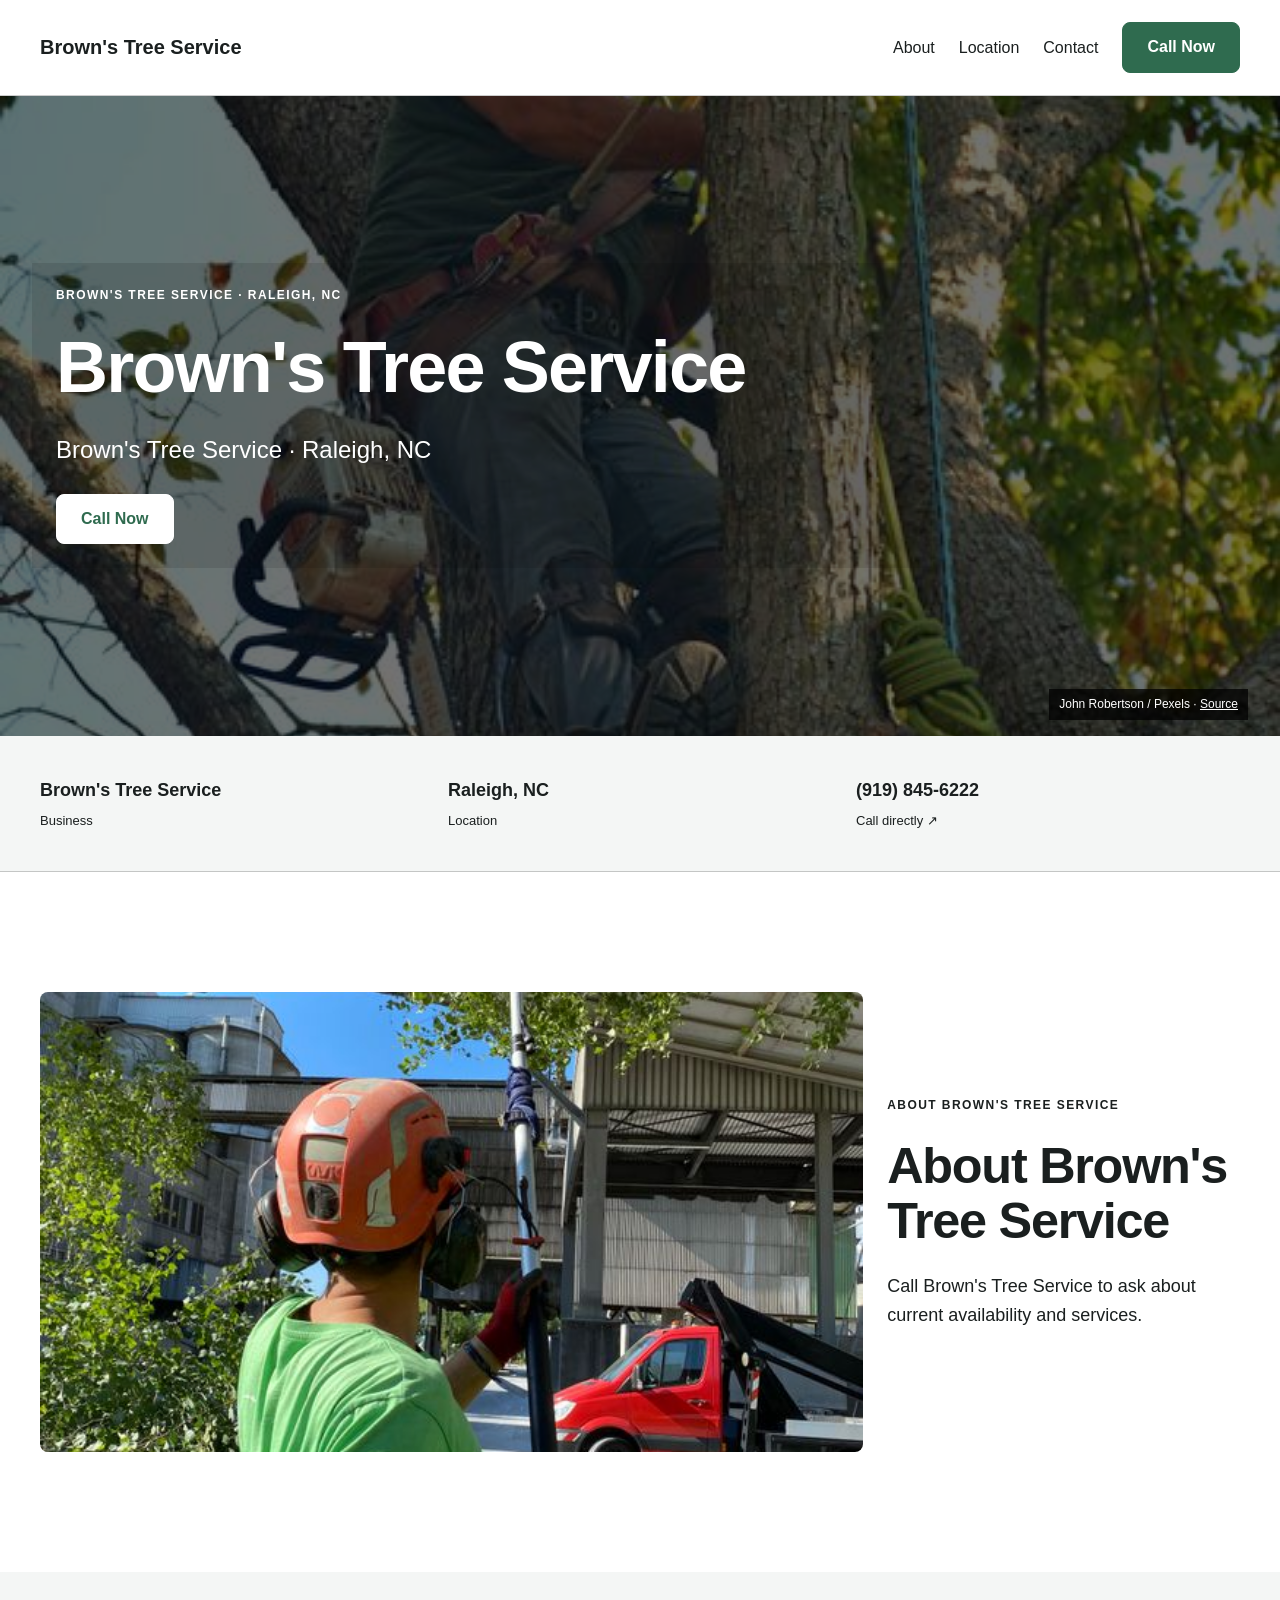
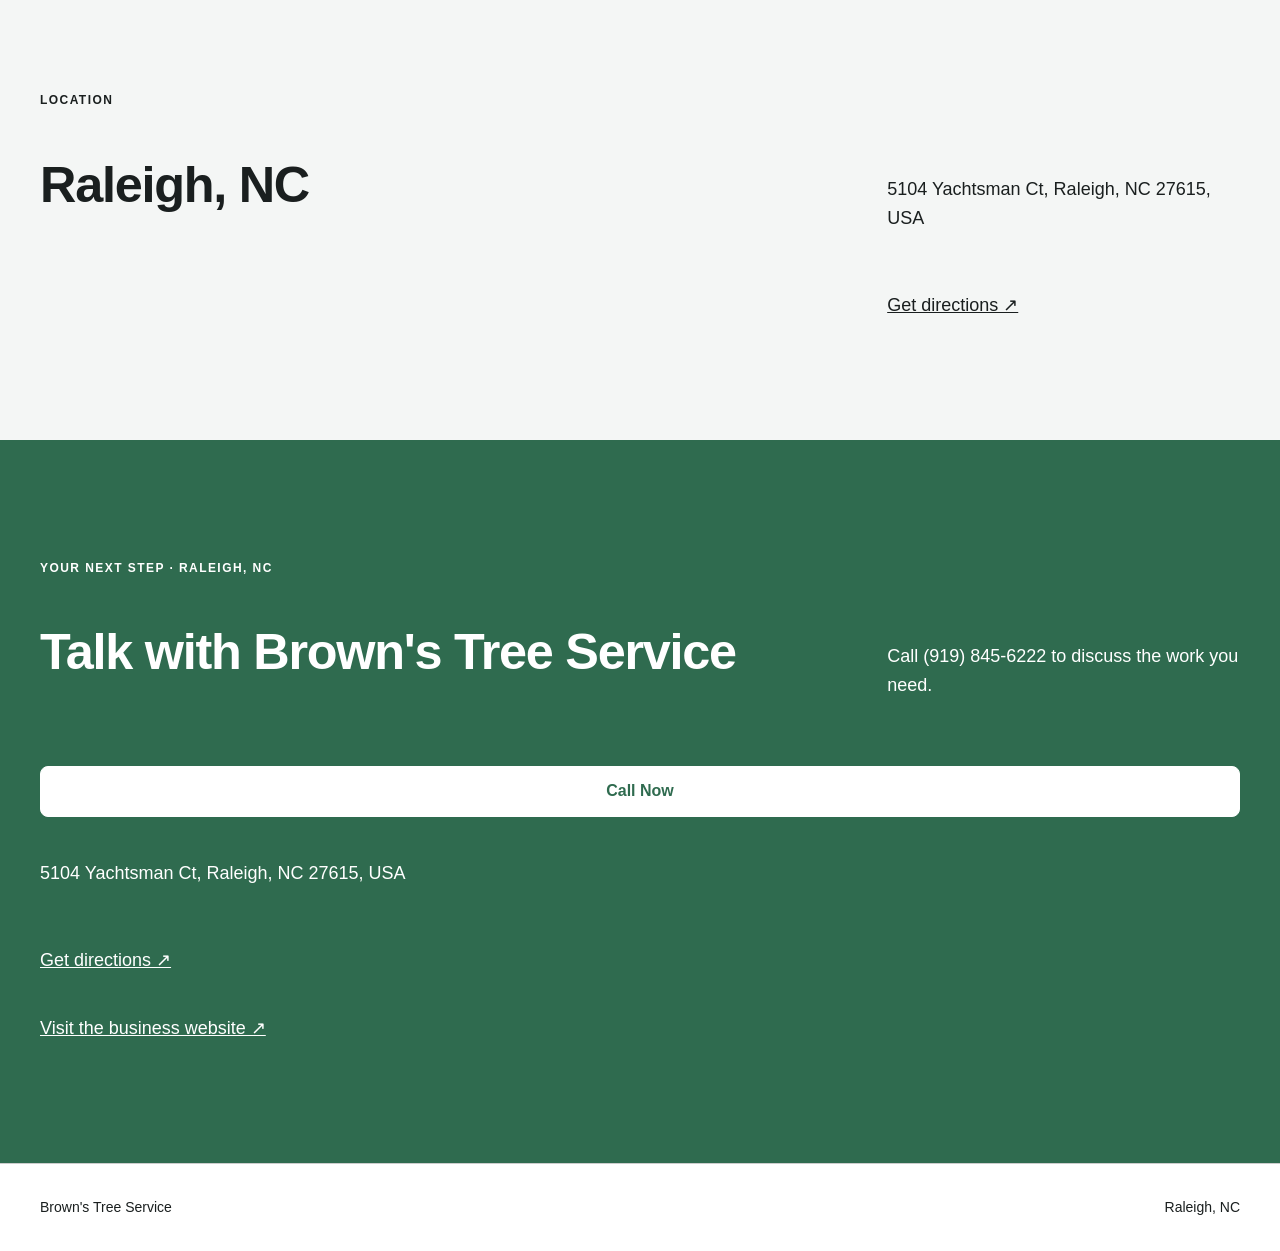
==== validation/browns/website/index.html @ 9df05eb9 "Drive website rendering from measured reference design specs" ====
<!doctype html>
<html lang="en"><head><meta charset="utf-8"><meta name="viewport" content="width=device-width, initial-scale=1">
<title>Brown&#x27;s Tree Service | Raleigh, NC</title><meta name="description" content="Brown&#x27;s Tree Service · Raleigh, NC">
<link rel="stylesheet" href="styles.css"><script src="script.js" defer></script><script type="application/ld+json">{"@context": "https://schema.org", "@type": "LocalBusiness", "name": "Brown's Tree Service", "address": "5104 Yachtsman Ct, Raleigh, NC 27615, USA", "telephone": "(919) 845-6222"}</script></head>
<body data-composition="asymmetric" data-hero="full-bleed" data-alignment="left" data-logo="left" data-header-surface="solid" data-mobile-nav="menu" data-cards="lined" data-button="solid" data-reveal="fade" data-hover="lift" data-parallax="false"><header class="site-header"><a class="brand" href="#top">Brown&#x27;s Tree Service</a>
<nav class="desktop-nav" aria-label="Main navigation"><a href="#about">About</a><a href="#local">Location</a><a href="#contact">Contact</a><a class="nav-call" href="tel:9198456222">Call Now</a></nav><details class="mobile-nav"><summary>Menu</summary><nav aria-label="Mobile navigation"><a href="#about">About</a><a href="#local">Location</a><a href="#contact">Contact</a><a class="nav-call" href="tel:9198456222">Call Now</a></nav></details></header>
<main id="top"><section id="hero" class="page-section composition-feature width-full-bleed tone-accent hero"><img class="hero-image" src="images/arborist_climbing.jpeg" alt="Illustrative stock photo: arborist climbing a tree" loading="eager"><div class="hero-copy"><p class="eyebrow">Brown&#x27;s Tree Service · Raleigh, NC</p><h1>Brown&#x27;s Tree Service</h1><p class="lead">Brown&#x27;s Tree Service · Raleigh, NC</p><a class="button primary" href="tel:9198456222">Call Now</a></div><p class="hero-credit">John Robertson / Pexels · <a href="https://www.pexels.com/photo/professional-arborist-climbing-tree-for-maintenance-34674271/">Source</a></p></section><section id="facts" class="page-section composition-rows width-contained tone-surface facts" aria-label="Business details"><div><strong>Brown&#x27;s Tree Service</strong><span>Business</span></div><div><strong>Raleigh, NC</strong><span>Location</span></div><div><strong>(919) 845-6222</strong><span>Call directly ↗</span></div></section><section id="about" class="page-section composition-split width-contained tone-base about scroll-reveal"><div class="about-photo"><img class="about-image" src="images/pole_saw.jpeg" alt="Illustrative stock photo: arborist trimming a tree" loading="lazy"></div><div class="about-copy"><p class="eyebrow">ABOUT BROWN&#x27;S TREE SERVICE</p><h2>About Brown&#x27;s Tree Service</h2><p>Call Brown&#x27;s Tree Service to ask about current availability and services.</p></div></section><section id="local" class="page-section composition-split width-contained tone-surface local scroll-reveal"><p class="eyebrow">LOCATION</p><h2>Raleigh, NC</h2><p class="address">5104 Yachtsman Ct, Raleigh, NC 27615, USA</p><a class="directions" href="https://maps.google.com/?q=5104+Yachtsman+Ct%2C+Raleigh%2C+NC+27615%2C+USA" target="_blank" rel="noopener">Get directions ↗</a></section><section id="contact" class="page-section composition-split width-contained tone-accent contact scroll-reveal"><p class="eyebrow">YOUR NEXT STEP · Raleigh, NC</p><h2>Talk with Brown&#x27;s Tree Service</h2><p>Call (919) 845-6222 to discuss the work you need.</p><a class="button primary" href="tel:9198456222">Call Now</a><p class="address">5104 Yachtsman Ct, Raleigh, NC 27615, USA</p><a class="directions" href="https://maps.google.com/?q=5104+Yachtsman+Ct%2C+Raleigh%2C+NC+27615%2C+USA" target="_blank" rel="noopener">Get directions ↗</a><a href="http://www.brownstreeserviceofraleigh.com/" target="_blank" rel="noopener">Visit the business website ↗</a></section></main><footer><span>Brown&#x27;s Tree Service</span><span>Raleigh, NC</span></footer></body></html>
---- validation/browns/website/styles.css ----
:root { --bg:#FFFFFF; --text:#1A1F1F; --surface:#F4F6F5; --accent:#2F6B4F; --on-accent:#FFFFFF; --muted:color-mix(in srgb,var(--text) 75%,var(--bg)); --line:color-mix(in srgb,var(--text) 22%,transparent); --max:1200px; --section:120px; --gutter:32px; --gap:24px; --radius:8px; --heading-font:Arial,Helvetica,sans-serif; --body-font:Arial,Helvetica,sans-serif; --heading-weight:700; --heading-leading:1.1; --duration:300ms; }
* { box-sizing:border-box; }
html { scroll-behavior:smooth; }
body { margin:0; background:var(--bg); color:var(--text); font:18px/1.6 var(--body-font); }
a { color:inherit; text-decoration:none; }
img { display:block; max-width:100%; }
button,summary,a { -webkit-tap-highlight-color:transparent; }
a:focus-visible,summary:focus-visible { outline:3px solid currentColor; outline-offset:5px; }
p { max-width:65ch; }
h1,h2,h3 { font-family:var(--heading-font); font-weight:var(--heading-weight); line-height:var(--heading-leading); letter-spacing:-.025em; text-transform:none; text-wrap:balance; overflow-wrap:break-word; }
h1 { margin:0; font-size:clamp(44px,6vw,72px); }
h2 { margin:0 0 24px; font-size:clamp(30px,4vw,calc(72px * .7)); }
h3 { margin:0 0 12px; font-size:clamp(22px,2.4vw,32px); }
section[id] { scroll-margin-top:100px; }
.site-header { position:sticky; top:0; z-index:10; display:flex; align-items:center; justify-content:space-between; gap:var(--gap); padding:22px max(var(--gutter),calc((100% - var(--max))/2)); background:var(--bg); color:var(--text); border-bottom:1px solid var(--line); }
.brand { font-family:var(--heading-font); font-weight:700; font-size:20px; line-height:1.2; max-width:24ch; }
.site-header nav { display:flex; align-items:center; gap:24px; font-size:16px; }
.site-header nav a:not(.nav-call) { text-decoration:underline; text-decoration-color:transparent; text-underline-offset:6px; }
.site-header nav a:hover { text-decoration-color:currentColor; }
.nav-call,.button { display:inline-flex; align-items:center; justify-content:center; padding:14px 24px; min-height:48px; border:1px solid var(--accent); border-radius:var(--radius); background:var(--accent); color:var(--on-accent); font-family:var(--body-font); font-size:16px; font-weight:700; line-height:1.3; transition:transform var(--duration) ease,opacity var(--duration) ease; }
.button { margin-top:24px; }
.button:hover,.nav-call:hover { opacity:.9; }
[data-button="outline"] .button,[data-button="outline"] .nav-call { background:transparent; color:inherit; border-color:currentColor; }
.mobile-nav { display:none; position:relative; }
.mobile-nav summary { cursor:pointer; min-height:44px; padding:10px 0; }
.mobile-nav nav { position:absolute; right:0; top:48px; padding:24px; width:min(300px,85vw); border:1px solid var(--line); background:var(--bg); color:var(--text); display:flex; flex-direction:column; align-items:stretch; }
[data-logo="center"] .site-header { flex-wrap:wrap; justify-content:center; }
[data-logo="center"] .brand { flex-basis:100%; max-width:none; text-align:center; }
[data-header-surface="transparent"] .site-header { margin-bottom:-90px; min-height:90px; background:rgba(0,0,0,.7); color:#fff; }
.page-section { padding:var(--section) max(var(--gutter),calc((100% - var(--max))/2)); }
.width-full-bleed { padding-inline:var(--gutter); }
.tone-base { background:var(--bg); color:var(--text); }
.tone-surface { background:var(--surface); color:var(--text); }
.tone-accent { background:var(--accent); color:var(--on-accent); --line:color-mix(in srgb,var(--on-accent) 25%,transparent); }
.tone-accent .button { background:var(--on-accent); color:var(--accent); border-color:var(--on-accent); }
.eyebrow { margin:0 0 24px; font:600 12px/1.4 var(--body-font); letter-spacing:.12em; text-transform:uppercase; }
.hero { position:relative; isolation:isolate; min-height:640px; display:grid; align-content:center; gap:var(--gap); overflow:hidden; }
.hero-copy { min-width:0; position:relative; z-index:1; max-width:74%; }
.hero .lead { margin:24px 0 0; max-width:52ch; font-size:clamp(18px,2vw,24px); }
.hero-image { width:100%; height:420px; object-fit:cover; border-radius:var(--radius); }
.hero-credit { font-size:12px; margin:0; }
.hero-credit a { text-decoration:underline; }
[data-hero="full-bleed"] .hero { color:#fff; background:var(--accent); }
[data-hero="full-bleed"] .hero-image { position:absolute; inset:0; z-index:-2; width:100%; height:100%; border-radius:0; transform:translateY(var(--hero-shift,0)); }
[data-hero="full-bleed"] .hero:after { content:""; position:absolute; inset:0; z-index:-1; background:rgba(0,0,0,0.55); }
[data-hero="full-bleed"] .hero-copy { padding:24px; background:rgba(0,0,0,0.1111); }
[data-hero="full-bleed"] .hero-credit { position:absolute; bottom:16px; right:var(--gutter); padding:6px 10px; background:rgba(0,0,0,.75); }
[data-hero="split"] .hero { grid-template-columns:minmax(0,1.2fr) minmax(0,.8fr); }
[data-hero="split"] .hero-image { grid-column:2; grid-row:1; height:100%; min-height:420px; }
[data-hero="split"] .hero-copy { grid-column:1; grid-row:1; max-width:100%; }
[data-hero="split"] .hero-credit { grid-column:2; }
[data-hero="editorial"] .hero-image { grid-row:2; height:480px; }
[data-hero="editorial"] .hero { padding-top:calc(var(--section) * .8); }
[data-hero="contained"] .hero { max-width:var(--max); margin:auto; padding:var(--section) var(--gutter); }
[data-hero="contained"] .hero-image { grid-row:2; }
[data-alignment="center"] .hero-copy { margin-inline:auto; text-align:center; }
[data-alignment="center"] .hero-copy p { margin-inline:auto; }
[data-alignment="right"] .hero-copy { margin-left:auto; text-align:right; }
[data-alignment="right"] .hero-copy p { margin-left:auto; }
.facts { display:flex; flex-wrap:wrap; gap:var(--gap); padding-block:40px; border-bottom:1px solid var(--line); }
.facts div { flex:1 1 200px; }
.facts strong,.facts span { display:block; }
.facts span { margin-top:6px; font-size:13px; }
.facts.composition-grid { display:grid; grid-template-columns:repeat(3,minmax(0,1fr)); }
.about { display:grid; grid-template-columns:minmax(0,1fr) minmax(0,1fr); gap:var(--gap); align-items:center; }
.about-photo { min-width:0; }
.about-image { width:100%; height:460px; object-fit:cover; border-radius:var(--radius); }
.about.text-only { display:block; }
.about.text-only .about-copy { max-width:800px; }
.composition-overlap.about:not(.text-only) { grid-template-columns:minmax(0,1.25fr) minmax(0,.75fr); }
.composition-overlap .about-copy { margin-left:-12%; padding:36px; background:inherit; z-index:1; }
.composition-rows.about { display:block; }
.composition-rows .about-photo { margin-bottom:var(--gap); }
.composition-feature.about { grid-template-columns:minmax(0,1.6fr) minmax(0,1fr); }
.service-grid,.need-grid,.review-grid,.photo-grid,.process-list { display:grid; grid-template-columns:repeat(3,minmax(0,1fr)); gap:var(--gap); }
.composition-rows .service-grid,.composition-rows .need-grid,.composition-rows .review-grid,.composition-rows .photo-grid,.composition-rows .process-list { grid-template-columns:1fr; }
.composition-split .service-grid,.composition-split .need-grid,.composition-split .review-grid,.composition-split .photo-grid,.composition-split .process-list { grid-template-columns:minmax(0,1.4fr) minmax(0,1fr); }
.composition-feature .service-grid > :first-child,.composition-feature .photo-grid > :first-child,.composition-feature .need-grid > :first-child,.composition-feature .review-grid > :first-child,.composition-feature .process-list > :first-child { grid-column:1 / -1; }
[data-composition="asymmetric"] .about { grid-template-columns:minmax(0,1.4fr) minmax(0,.6fr); }
[data-composition="asymmetric"] .service-heading,[data-composition="asymmetric"] .need-section > h2 { margin-left:20%; max-width:70%; }
[data-cards="lined"] article,[data-cards="lined"] blockquote { border-top:1px solid var(--line); padding-top:24px; }
[data-cards="filled"] article,[data-cards="filled"] blockquote { padding:32px; border-radius:var(--radius); background:var(--surface); color:var(--text); }
[data-cards="none"] article,[data-cards="none"] blockquote { border:0; padding:0; background:transparent; }
.service-heading { margin-bottom:var(--gap); }
.service-grid p,.need-grid p { margin:0; }
.photo-grid figure { margin:0; min-width:0; }
.photo-grid img { width:100%; height:360px; object-fit:cover; border-radius:var(--radius); }
.photo-grid figcaption { margin-top:12px; font-size:13px; }
blockquote { margin:0; font-size:24px; line-height:1.4; }
blockquote cite { display:block; margin-top:24px; font-size:14px; }
.contact > a:not(.button),.local a { display:block; margin-top:16px; text-decoration:underline; }
.contact.composition-split,.local.composition-split { display:grid; grid-template-columns:minmax(0,1.4fr) minmax(0,.6fr); gap:var(--gap); }
.contact.composition-split .eyebrow,.contact.composition-split > a,.contact.composition-split .address { grid-column:1 / -1; }
.local.composition-split .eyebrow { grid-column:1 / -1; }
.local.composition-split .directions { grid-column:2; }
.faq details { border-top:1px solid var(--line); padding:24px 0; }
.faq summary { cursor:pointer; font-weight:700; }
footer { padding:32px max(var(--gutter),calc((100% - var(--max))/2)); display:flex; justify-content:space-between; gap:24px; border-top:1px solid var(--line); font-size:14px; }
[data-hover="lift"] .button:hover,[data-hover="lift"] .nav-call:hover { transform:translateY(-3px); }
[data-hover="scale"] .button:hover,[data-hover="scale"] .nav-call:hover { transform:scale(1.03); }
@keyframes reveal-fade { from { opacity:.3; } to { opacity:1; } }
@keyframes reveal-slide { from { opacity:.3; transform:translateY(20px); } to { opacity:1; transform:none; } }
[data-reveal="fade"] .is-visible { animation:reveal-fade var(--duration) ease both; }
[data-reveal="slide"] .is-visible { animation:reveal-slide var(--duration) ease both; }
@media(max-width:768px) {
  :root { --gutter:20px; --section:64px; }
  .site-header { gap:16px; padding:16px var(--gutter); }
  .brand { font-size:18px; max-width:20ch; }
  [data-mobile-nav="menu"] .desktop-nav { display:none; }
  [data-mobile-nav="menu"] .mobile-nav { display:block; }
  [data-mobile-nav="wrap"] .site-header,[data-mobile-nav="wrap"] .site-header nav { flex-wrap:wrap; }
  [data-mobile-nav="wrap"] .site-header nav { gap:12px; }
  [data-header-surface="transparent"] .site-header { margin-bottom:0; }
  h1 { font-size:44px; }
  .hero { min-height:480.0px; }
  .hero-copy { max-width:100%; }
  [data-hero="split"] .hero { grid-template-columns:1fr; }
  [data-hero="split"] .hero-copy,[data-hero="split"] .hero-image,[data-hero="split"] .hero-credit { grid-column:auto; grid-row:auto; }
  [data-hero="split"] .hero-copy { order:1; }
  [data-hero="split"] .hero-image { order:2; min-height:0; }
  .hero-image,[data-hero="editorial"] .hero-image,.about-image,.photo-grid img { height:320px; }
  [data-hero="full-bleed"] .hero-image { height:100%; }
  .about,.composition-overlap.about:not(.text-only),.composition-feature.about,[data-composition="asymmetric"] .about { grid-template-columns:1fr; }
  .about-copy { order:1; }
  .about-photo { order:2; }
  .composition-overlap .about-copy { margin:0; padding:0; }
  .service-grid,.need-grid,.review-grid,.photo-grid,.process-list,.composition-split .service-grid,.composition-split .need-grid,.composition-split .review-grid,.composition-split .photo-grid,.composition-split .process-list,.contact.composition-split,.local.composition-split,.facts.composition-grid { grid-template-columns:1fr; }
  .local.composition-split .directions { grid-column:1; }
  [data-composition="asymmetric"] .service-heading,[data-composition="asymmetric"] .need-section > h2 { margin-left:0; max-width:none; }
  footer { flex-direction:column; }
}
@media(prefers-reduced-motion:reduce) { html { scroll-behavior:auto; } *,*::before,*::after { animation:none !important; transition:none !important; } .hero-image { transform:none !important; } }
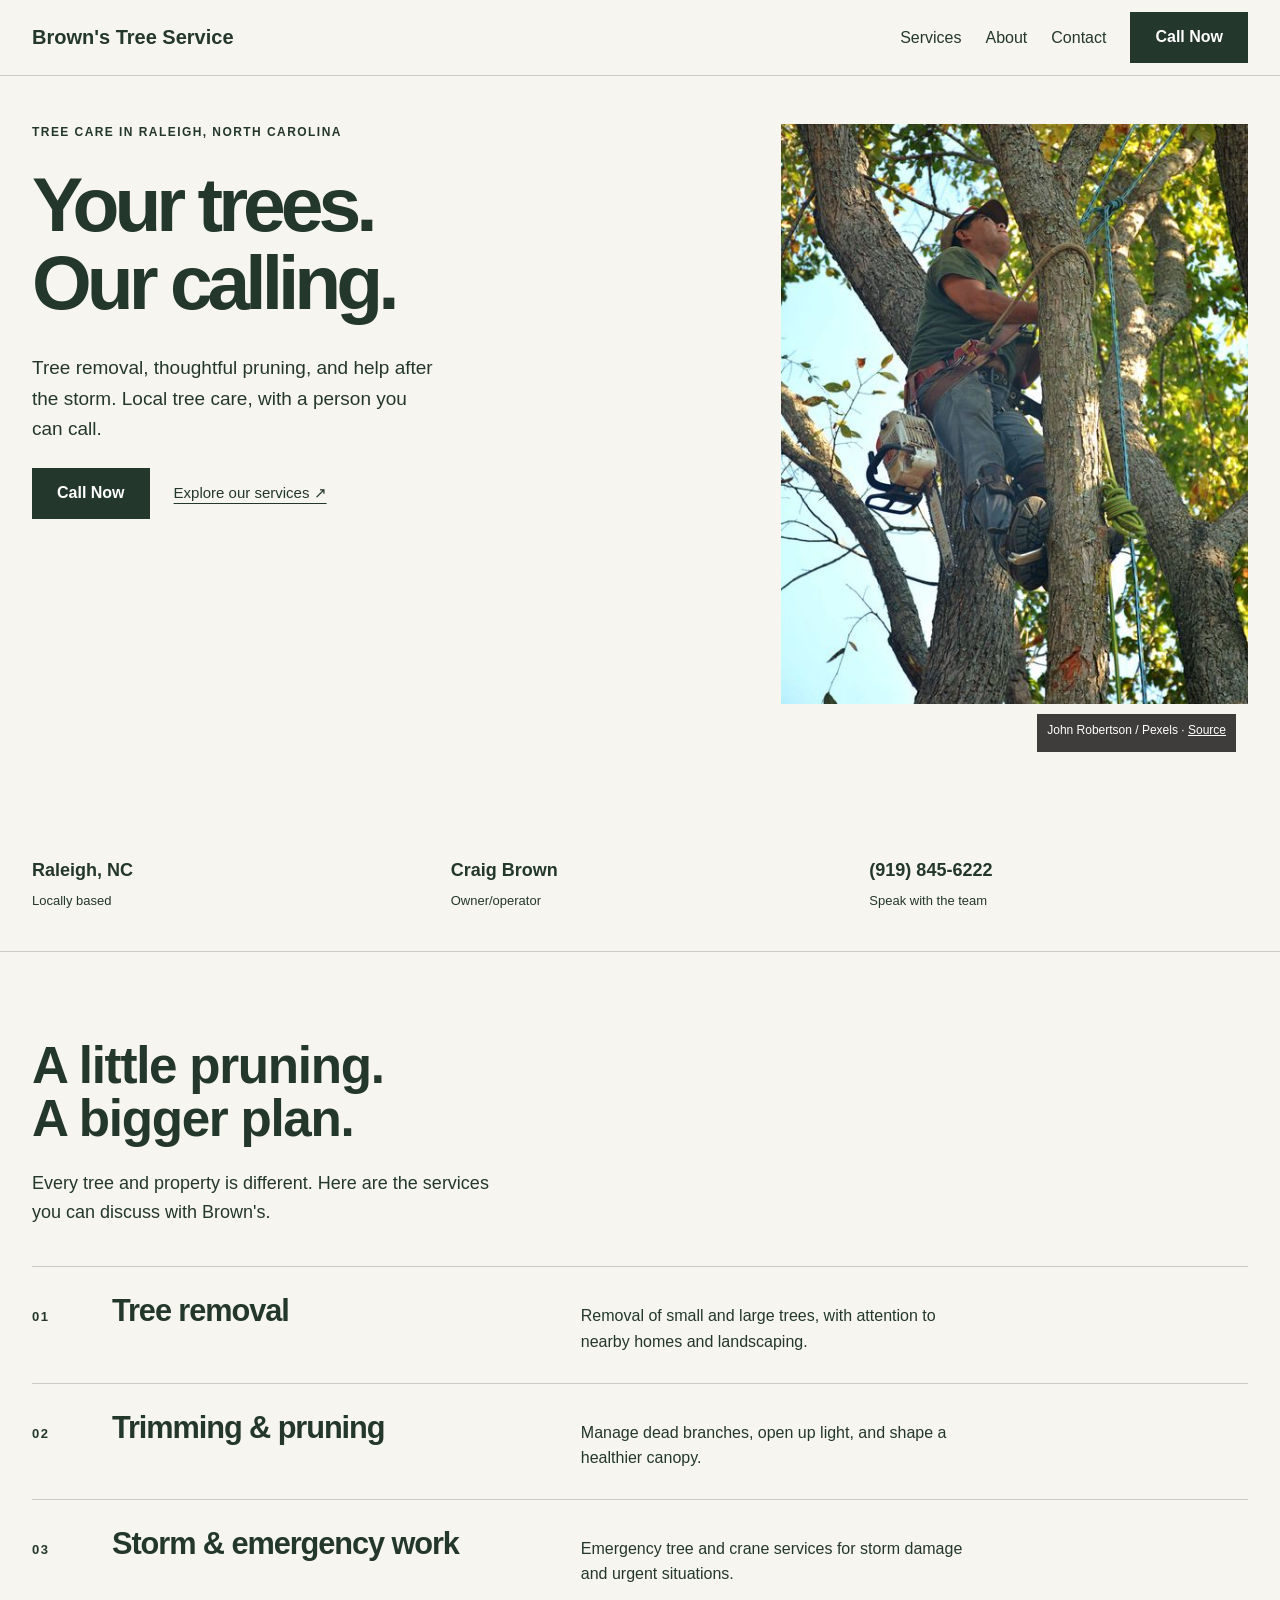
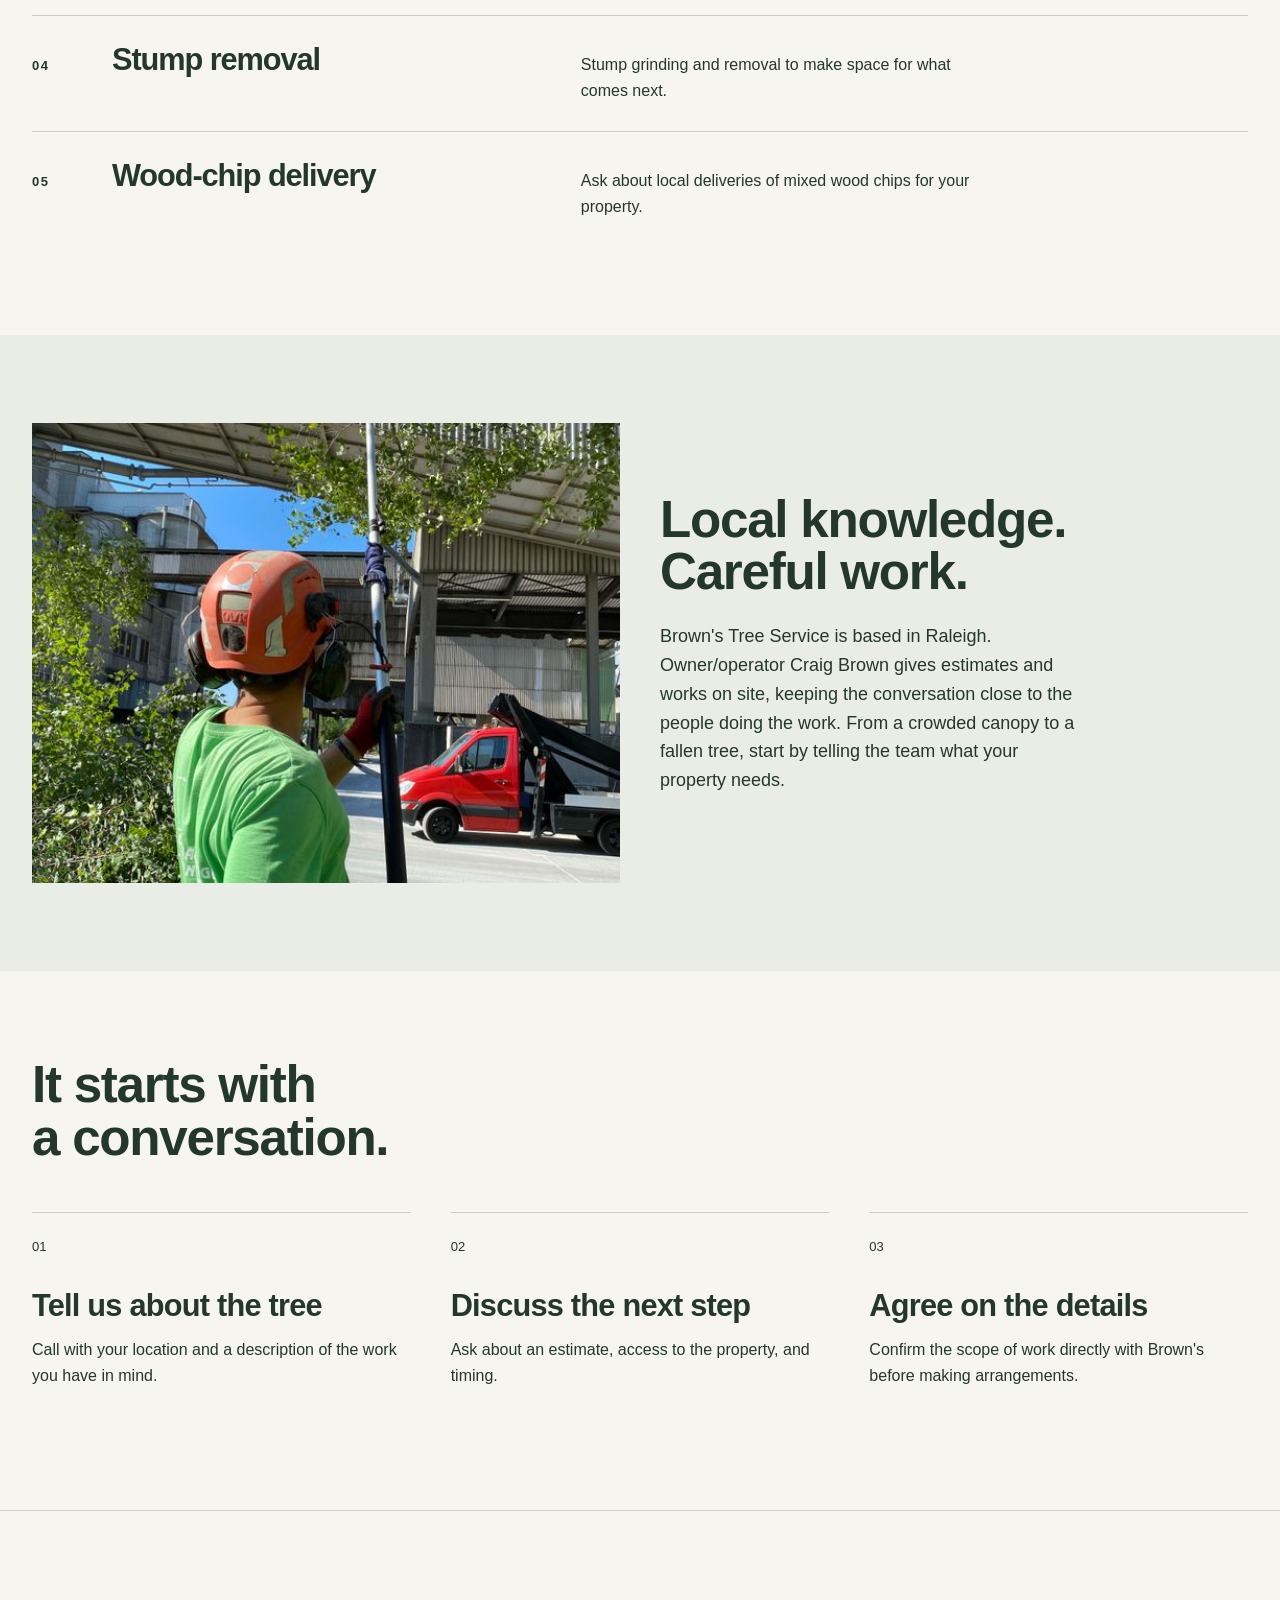
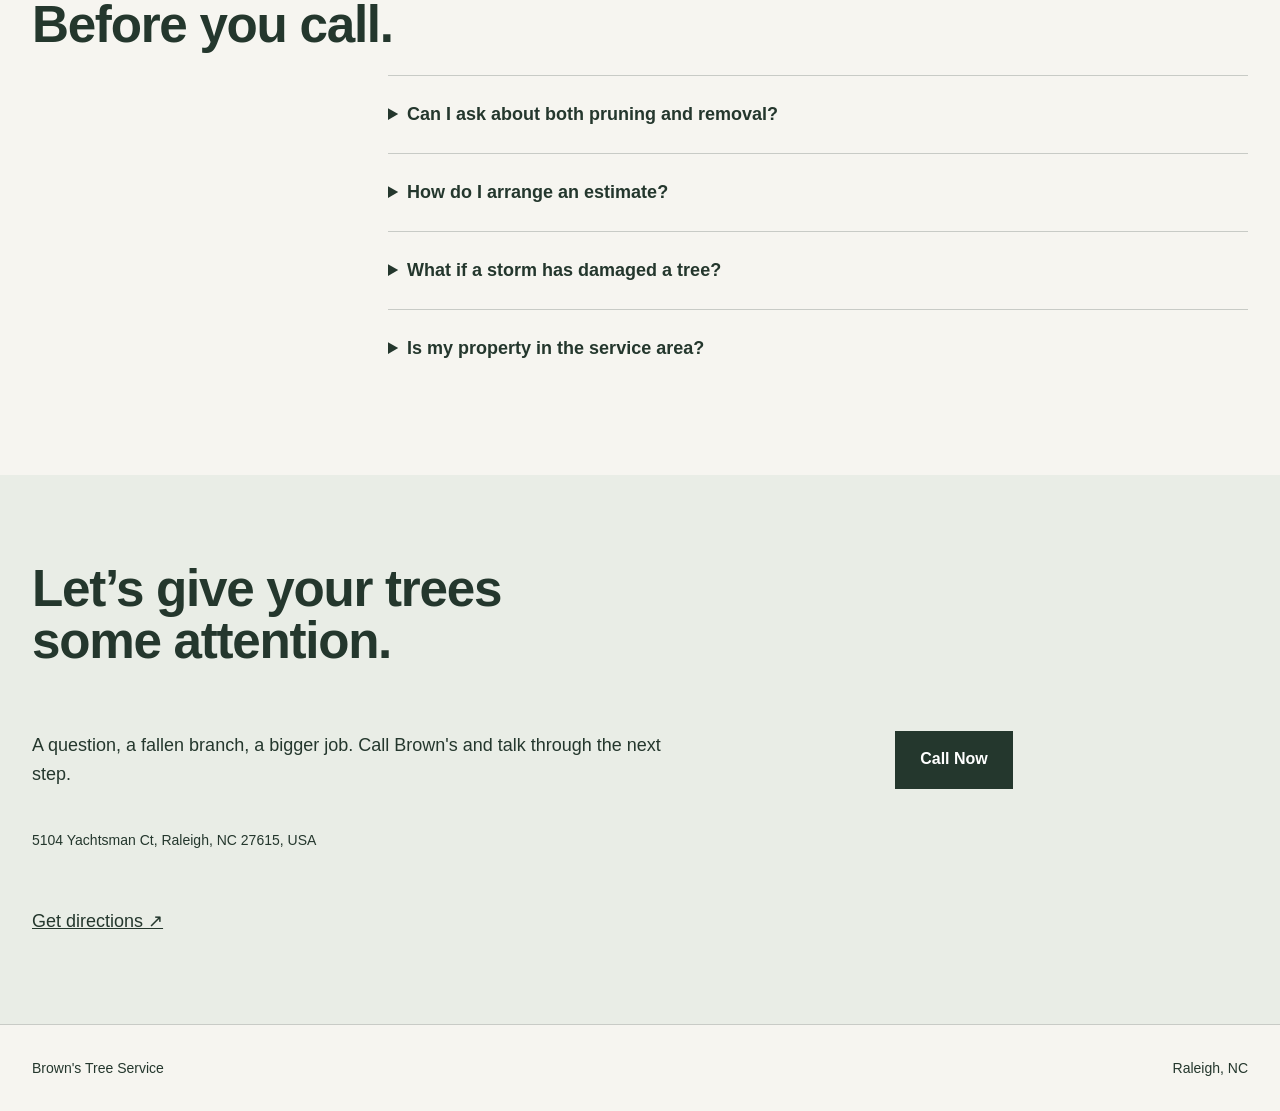
==== commit 4bbf5c84: "Restore source-backed Brown's content and refine editorial layout" ====
--- a/validation/browns/website/index.html
+++ b/validation/browns/website/index.html
@@ -1,7 +1,12 @@
 <!doctype html>
 <html lang="en"><head><meta charset="utf-8"><meta name="viewport" content="width=device-width, initial-scale=1">
-<title>Brown&#x27;s Tree Service | Raleigh, NC</title><meta name="description" content="Brown&#x27;s Tree Service · Raleigh, NC">
+<title>Brown&#x27;s Tree Service | Raleigh, NC</title><meta name="description" content="Tree removal, thoughtful pruning, and help after the storm. Local tree care, with a person you can call.">
 <link rel="stylesheet" href="styles.css"><script src="script.js" defer></script><script type="application/ld+json">{"@context": "https://schema.org", "@type": "LocalBusiness", "name": "Brown's Tree Service", "address": "5104 Yachtsman Ct, Raleigh, NC 27615, USA", "telephone": "(919) 845-6222"}</script></head>
-<body data-composition="asymmetric" data-hero="full-bleed" data-alignment="left" data-logo="left" data-header-surface="solid" data-mobile-nav="menu" data-cards="lined" data-button="solid" data-reveal="fade" data-hover="lift" data-parallax="false"><header class="site-header"><a class="brand" href="#top">Brown&#x27;s Tree Service</a>
-<nav class="desktop-nav" aria-label="Main navigation"><a href="#about">About</a><a href="#local">Location</a><a href="#contact">Contact</a><a class="nav-call" href="tel:9198456222">Call Now</a></nav><details class="mobile-nav"><summary>Menu</summary><nav aria-label="Mobile navigation"><a href="#about">About</a><a href="#local">Location</a><a href="#contact">Contact</a><a class="nav-call" href="tel:9198456222">Call Now</a></nav></details></header>
-<main id="top"><section id="hero" class="page-section composition-feature width-full-bleed tone-accent hero"><img class="hero-image" src="images/arborist_climbing.jpeg" alt="Illustrative stock photo: arborist climbing a tree" loading="eager"><div class="hero-copy"><p class="eyebrow">Brown&#x27;s Tree Service · Raleigh, NC</p><h1>Brown&#x27;s Tree Service</h1><p class="lead">Brown&#x27;s Tree Service · Raleigh, NC</p><a class="button primary" href="tel:9198456222">Call Now</a></div><p class="hero-credit">John Robertson / Pexels · <a href="https://www.pexels.com/photo/professional-arborist-climbing-tree-for-maintenance-34674271/">Source</a></p></section><section id="facts" class="page-section composition-rows width-contained tone-surface facts" aria-label="Business details"><div><strong>Brown&#x27;s Tree Service</strong><span>Business</span></div><div><strong>Raleigh, NC</strong><span>Location</span></div><div><strong>(919) 845-6222</strong><span>Call directly ↗</span></div></section><section id="about" class="page-section composition-split width-contained tone-base about scroll-reveal"><div class="about-photo"><img class="about-image" src="images/pole_saw.jpeg" alt="Illustrative stock photo: arborist trimming a tree" loading="lazy"></div><div class="about-copy"><p class="eyebrow">ABOUT BROWN&#x27;S TREE SERVICE</p><h2>About Brown&#x27;s Tree Service</h2><p>Call Brown&#x27;s Tree Service to ask about current availability and services.</p></div></section><section id="local" class="page-section composition-split width-contained tone-surface local scroll-reveal"><p class="eyebrow">LOCATION</p><h2>Raleigh, NC</h2><p class="address">5104 Yachtsman Ct, Raleigh, NC 27615, USA</p><a class="directions" href="https://maps.google.com/?q=5104+Yachtsman+Ct%2C+Raleigh%2C+NC+27615%2C+USA" target="_blank" rel="noopener">Get directions ↗</a></section><section id="contact" class="page-section composition-split width-contained tone-accent contact scroll-reveal"><p class="eyebrow">YOUR NEXT STEP · Raleigh, NC</p><h2>Talk with Brown&#x27;s Tree Service</h2><p>Call (919) 845-6222 to discuss the work you need.</p><a class="button primary" href="tel:9198456222">Call Now</a><p class="address">5104 Yachtsman Ct, Raleigh, NC 27615, USA</p><a class="directions" href="https://maps.google.com/?q=5104+Yachtsman+Ct%2C+Raleigh%2C+NC+27615%2C+USA" target="_blank" rel="noopener">Get directions ↗</a><a href="http://www.brownstreeserviceofraleigh.com/" target="_blank" rel="noopener">Visit the business website ↗</a></section></main><footer><span>Brown&#x27;s Tree Service</span><span>Raleigh, NC</span></footer></body></html>+<body data-composition="symmetric" data-hero="split" data-alignment="left" data-logo="left" data-header-surface="solid" data-mobile-nav="menu" data-cards="none" data-button="solid" data-reveal="fade" data-hover="lift" data-parallax="false"><header class="site-header"><a class="brand" href="#top">Brown&#x27;s Tree Service</a>
+<nav class="desktop-nav" aria-label="Main navigation"><a href="#services">Services</a><a href="#about">About</a><a href="#contact">Contact</a><a class="nav-call" href="tel:9198456222">Call Now</a></nav><details class="mobile-nav"><summary>Menu</summary><nav aria-label="Mobile navigation"><a href="#services">Services</a><a href="#about">About</a><a href="#contact">Contact</a><a class="nav-call" href="tel:9198456222">Call Now</a></nav></details></header>
+<main id="top"><section id="hero" class="page-section composition-rows width-contained tone-base hero"><img class="hero-image" src="images/arborist_climbing.jpeg" alt="Illustrative stock photo: arborist climbing a tree" loading="eager"><div class="hero-copy"><p class="eyebrow">Tree care in Raleigh, North Carolina</p><h1>Your trees.
+Our calling.</h1><p class="lead">Tree removal, thoughtful pruning, and help after the storm. Local tree care, with a person you can call.</p><a class="button primary" href="tel:9198456222">Call Now</a><a class="hero-secondary" href="#services">Explore our services ↗</a></div><p class="hero-credit">John Robertson / Pexels · <a href="https://www.pexels.com/photo/professional-arborist-climbing-tree-for-maintenance-34674271/">Source</a></p></section><section id="facts" class="page-section composition-rows width-contained tone-base facts" aria-label="Business details"><div><strong>Raleigh, NC</strong><span>Locally based</span></div><div><strong>Craig Brown</strong><span>Owner/operator</span></div><div><strong>(919) 845-6222</strong><span>Speak with the team</span></div></section><section id="services" class="page-section composition-rows width-contained tone-base services scroll-reveal"><div class="service-heading"><h2>A little pruning.
+A bigger plan.</h2><p>Every tree and property is different. Here are the services you can discuss with Brown&#x27;s.</p></div><div class="service-grid"><article><span class="eyebrow">01</span><h3>Tree removal</h3><p>Removal of small and large trees, with attention to nearby homes and landscaping.</p></article><article><span class="eyebrow">02</span><h3>Trimming &amp; pruning</h3><p>Manage dead branches, open up light, and shape a healthier canopy.</p></article><article><span class="eyebrow">03</span><h3>Storm &amp; emergency work</h3><p>Emergency tree and crane services for storm damage and urgent situations.</p></article><article><span class="eyebrow">04</span><h3>Stump removal</h3><p>Stump grinding and removal to make space for what comes next.</p></article><article><span class="eyebrow">05</span><h3>Wood-chip delivery</h3><p>Ask about local deliveries of mixed wood chips for your property.</p></article></div></section><section id="about" class="page-section composition-split width-contained tone-surface about scroll-reveal"><div class="about-photo"><img class="about-image" src="images/pole_saw.jpeg" alt="Illustrative stock photo: arborist trimming a tree" loading="lazy"></div><div class="about-copy"><h2>Local knowledge.
+Careful work.</h2><p>Brown&#x27;s Tree Service is based in Raleigh. Owner/operator Craig Brown gives estimates and works on site, keeping the conversation close to the people doing the work. From a crowded canopy to a fallen tree, start by telling the team what your property needs.</p></div></section><section id="process" class="page-section composition-grid width-contained tone-base process scroll-reveal"><h2>It starts with
+a conversation.</h2><ol class="process-list"><li><h3>Tell us about the tree</h3><p>Call with your location and a description of the work you have in mind.</p></li><li><h3>Discuss the next step</h3><p>Ask about an estimate, access to the property, and timing.</p></li><li><h3>Agree on the details</h3><p>Confirm the scope of work directly with Brown&#x27;s before making arrangements.</p></li></ol></section><section id="faq" class="page-section composition-rows width-contained tone-base faq scroll-reveal"><h2>Before you call.</h2><div class="faq-list"><details><summary>Can I ask about both pruning and removal?</summary><p>Yes. Brown&#x27;s lists trimming, pruning, and tree removal among its services.</p></details><details><summary>How do I arrange an estimate?</summary><p>Call (919) 845-6222 to discuss your property and ask about an owner/operator estimate.</p></details><details><summary>What if a storm has damaged a tree?</summary><p>Brown&#x27;s offers emergency tree and crane services. Call directly to discuss the situation and current availability.</p></details><details><summary>Is my property in the service area?</summary><p>The business is based in Raleigh. Share your address when you call to confirm service for your location.</p></details></div></section><section id="contact" class="page-section composition-split width-contained tone-surface contact scroll-reveal"><h2>Let’s give your trees
+some attention.</h2><p>A question, a fallen branch, a bigger job. Call Brown&#x27;s and talk through the next step.</p><a class="button primary" href="tel:9198456222">Call Now</a><p class="address">5104 Yachtsman Ct, Raleigh, NC 27615, USA</p><a class="directions" href="https://maps.google.com/?q=5104+Yachtsman+Ct%2C+Raleigh%2C+NC+27615%2C+USA" target="_blank" rel="noopener">Get directions ↗</a></section></main><footer><span>Brown&#x27;s Tree Service</span><span>Raleigh, NC</span></footer></body></html>
--- a/validation/browns/website/styles.css
+++ b/validation/browns/website/styles.css
@@ -1,5 +1,5 @@
 
-:root { --bg:#FFFFFF; --text:#1A1F1F; --surface:#F4F6F5; --accent:#2F6B4F; --on-accent:#FFFFFF; --muted:color-mix(in srgb,var(--text) 75%,var(--bg)); --line:color-mix(in srgb,var(--text) 22%,transparent); --max:1200px; --section:120px; --gutter:32px; --gap:24px; --radius:8px; --heading-font:Arial,Helvetica,sans-serif; --body-font:Arial,Helvetica,sans-serif; --heading-weight:700; --heading-leading:1.1; --duration:300ms; }
+:root { --bg:#F6F5F0; --text:#24372D; --surface:#E9EDE6; --accent:#24372D; --on-accent:#FFFFFF; --muted:color-mix(in srgb,var(--text) 75%,var(--bg)); --line:color-mix(in srgb,var(--text) 22%,transparent); --max:1240px; --section:88px; --gutter:32px; --gap:40px; --radius:0px; --heading-font:Arial,Helvetica,sans-serif; --body-font:Arial,Helvetica,sans-serif; --heading-weight:700; --heading-leading:1.02; --duration:300ms; }
 * { box-sizing:border-box; }
 html { scroll-behavior:smooth; }
 body { margin:0; background:var(--bg); color:var(--text); font:18px/1.6 var(--body-font); }
@@ -9,17 +9,20 @@
 a:focus-visible,summary:focus-visible { outline:3px solid currentColor; outline-offset:5px; }
 p { max-width:65ch; }
 h1,h2,h3 { font-family:var(--heading-font); font-weight:var(--heading-weight); line-height:var(--heading-leading); letter-spacing:-.025em; text-transform:none; text-wrap:balance; overflow-wrap:break-word; }
-h1 { margin:0; font-size:clamp(44px,6vw,72px); }
-h2 { margin:0 0 24px; font-size:clamp(30px,4vw,calc(72px * .7)); }
+h1 { margin:0; font-size:clamp(52px,6vw,88px); }
+h1,h2 { white-space:pre-line; }
+h2 { margin:0 0 24px; font-size:clamp(30px,4vw,calc(88px * .7)); }
 h3 { margin:0 0 12px; font-size:clamp(22px,2.4vw,32px); }
 section[id] { scroll-margin-top:100px; }
-.site-header { position:sticky; top:0; z-index:10; display:flex; align-items:center; justify-content:space-between; gap:var(--gap); padding:22px max(var(--gutter),calc((100% - var(--max))/2)); background:var(--bg); color:var(--text); border-bottom:1px solid var(--line); }
+.site-header { position:sticky; top:0; z-index:10; display:flex; align-items:center; justify-content:space-between; gap:var(--gap); padding:12px max(var(--gutter),calc((100% - var(--max))/2)); background:var(--bg); color:var(--text); border-bottom:1px solid var(--line); }
 .brand { font-family:var(--heading-font); font-weight:700; font-size:20px; line-height:1.2; max-width:24ch; }
 .site-header nav { display:flex; align-items:center; gap:24px; font-size:16px; }
 .site-header nav a:not(.nav-call) { text-decoration:underline; text-decoration-color:transparent; text-underline-offset:6px; }
 .site-header nav a:hover { text-decoration-color:currentColor; }
 .nav-call,.button { display:inline-flex; align-items:center; justify-content:center; padding:14px 24px; min-height:48px; border:1px solid var(--accent); border-radius:var(--radius); background:var(--accent); color:var(--on-accent); font-family:var(--body-font); font-size:16px; font-weight:700; line-height:1.3; transition:transform var(--duration) ease,opacity var(--duration) ease; }
 .button { margin-top:24px; }
+.button:active,.nav-call:active { transform:translateY(1px); }
+.hero-secondary { display:inline-block; margin:24px 0 0 24px; font-size:15px; text-decoration:underline; text-underline-offset:5px; }
 .button:hover,.nav-call:hover { opacity:.9; }
 [data-button="outline"] .button,[data-button="outline"] .nav-call { background:transparent; color:inherit; border-color:currentColor; }
 .mobile-nav { display:none; position:relative; }
@@ -36,7 +39,7 @@
 .tone-accent .button { background:var(--on-accent); color:var(--accent); border-color:var(--on-accent); }
 .eyebrow { margin:0 0 24px; font:600 12px/1.4 var(--body-font); letter-spacing:.12em; text-transform:uppercase; }
 .hero { position:relative; isolation:isolate; min-height:640px; display:grid; align-content:center; gap:var(--gap); overflow:hidden; }
-.hero-copy { min-width:0; position:relative; z-index:1; max-width:74%; }
+.hero-copy { min-width:0; position:relative; z-index:1; max-width:100%; }
 .hero .lead { margin:24px 0 0; max-width:52ch; font-size:clamp(18px,2vw,24px); }
 .hero-image { width:100%; height:420px; object-fit:cover; border-radius:var(--radius); }
 .hero-credit { font-size:12px; margin:0; }
@@ -47,9 +50,12 @@
 [data-hero="full-bleed"] .hero-copy { padding:24px; background:rgba(0,0,0,0.1111); }
 [data-hero="full-bleed"] .hero-credit { position:absolute; bottom:16px; right:var(--gutter); padding:6px 10px; background:rgba(0,0,0,.75); }
 [data-hero="split"] .hero { grid-template-columns:minmax(0,1.2fr) minmax(0,.8fr); }
-[data-hero="split"] .hero-image { grid-column:2; grid-row:1; height:100%; min-height:420px; }
+[data-hero="split"] .hero { padding-block:48px 64px; gap:48px; }
+[data-hero="split"] .hero-image { grid-column:2; grid-row:1; height:100%; min-height:480px; max-height:580px; }
 [data-hero="split"] .hero-copy { grid-column:1; grid-row:1; max-width:100%; }
-[data-hero="split"] .hero-credit { grid-column:2; }
+[data-hero="split"] .hero-copy h1 { font-size:clamp(52px,6vw,88px); letter-spacing:-.065em; }
+[data-hero="split"] .hero-copy .lead { max-width:38ch; margin-top:32px; font-size:19px; }
+[data-hero="split"] .hero-credit { grid-column:2; margin-top:-38px; margin-right:12px; padding:7px 10px; color:#fff; background:rgba(0,0,0,.75); justify-self:end; z-index:1; }
 [data-hero="editorial"] .hero-image { grid-row:2; height:480px; }
 [data-hero="editorial"] .hero { padding-top:calc(var(--section) * .8); }
 [data-hero="contained"] .hero { max-width:var(--max); margin:auto; padding:var(--section) var(--gutter); }
@@ -83,6 +89,22 @@
 [data-cards="filled"] article,[data-cards="filled"] blockquote { padding:32px; border-radius:var(--radius); background:var(--surface); color:var(--text); }
 [data-cards="none"] article,[data-cards="none"] blockquote { border:0; padding:0; background:transparent; }
 .service-heading { margin-bottom:var(--gap); }
+.service-heading > p { max-width:48ch; }
+.services.composition-rows .service-grid { gap:0; }
+.services.composition-rows .service-grid article { display:grid; grid-template-columns:56px minmax(0,.8fr) minmax(0,1.2fr); align-items:baseline; column-gap:24px; padding:28px 0; border-top:1px solid var(--line); }
+.services.composition-rows .service-grid article .eyebrow { margin:0; font-size:13px; }
+.services.composition-rows .service-grid h3 { font-size:clamp(24px,2.4vw,34px); letter-spacing:-.035em; }
+.services.composition-rows .service-grid p { max-width:45ch; font-size:16px; }
+.about-copy > p { max-width:42ch; }
+.process-list { padding:0; list-style:none; counter-reset:steps; }
+.process-list > li { border-top:1px solid var(--line); padding-top:24px; counter-increment:steps; }
+.process-list > li:before { content:"0" counter(steps); display:block; font-size:13px; margin-bottom:32px; }
+.process-list > li p { font-size:16px; }
+.process > h2 { max-width:15ch; margin-bottom:48px; }
+.faq { border-top:1px solid var(--line); }
+.faq > h2 { max-width:16ch; }
+.faq-list { max-width:860px; margin-left:auto; }
+.faq details p { max-width:57ch; font-size:16px; padding-top:12px; }
 .service-grid p,.need-grid p { margin:0; }
 .photo-grid figure { margin:0; min-width:0; }
 .photo-grid img { width:100%; height:360px; object-fit:cover; border-radius:var(--radius); }
@@ -91,7 +113,11 @@
 blockquote cite { display:block; margin-top:24px; font-size:14px; }
 .contact > a:not(.button),.local a { display:block; margin-top:16px; text-decoration:underline; }
 .contact.composition-split,.local.composition-split { display:grid; grid-template-columns:minmax(0,1.4fr) minmax(0,.6fr); gap:var(--gap); }
+.contact.composition-split > h2 { grid-column:1 / -1; max-width:18ch; }
 .contact.composition-split .eyebrow,.contact.composition-split > a,.contact.composition-split .address { grid-column:1 / -1; }
+.contact.composition-split .button { justify-self:start; grid-column:2; grid-row:2; margin:0; }
+.contact.composition-split > p { margin:0; }
+.contact .address { font-size:14px; }
 .local.composition-split .eyebrow { grid-column:1 / -1; }
 .local.composition-split .directions { grid-column:2; }
 .faq details { border-top:1px solid var(--line); padding:24px 0; }
@@ -103,8 +129,8 @@
 @keyframes reveal-slide { from { opacity:.3; transform:translateY(20px); } to { opacity:1; transform:none; } }
 [data-reveal="fade"] .is-visible { animation:reveal-fade var(--duration) ease both; }
 [data-reveal="slide"] .is-visible { animation:reveal-slide var(--duration) ease both; }
-@media(max-width:768px) {
-  :root { --gutter:20px; --section:64px; }
+@media(max-width:980px) {
+  :root { --gutter:22px; --section:56px; }
   .site-header { gap:16px; padding:16px var(--gutter); }
   .brand { font-size:18px; max-width:20ch; }
   [data-mobile-nav="menu"] .desktop-nav { display:none; }
@@ -112,14 +138,18 @@
   [data-mobile-nav="wrap"] .site-header,[data-mobile-nav="wrap"] .site-header nav { flex-wrap:wrap; }
   [data-mobile-nav="wrap"] .site-header nav { gap:12px; }
   [data-header-surface="transparent"] .site-header { margin-bottom:0; }
-  h1 { font-size:44px; }
+  h1 { font-size:52px; }
   .hero { min-height:480.0px; }
   .hero-copy { max-width:100%; }
   [data-hero="split"] .hero { grid-template-columns:1fr; }
   [data-hero="split"] .hero-copy,[data-hero="split"] .hero-image,[data-hero="split"] .hero-credit { grid-column:auto; grid-row:auto; }
   [data-hero="split"] .hero-copy { order:1; }
-  [data-hero="split"] .hero-image { order:2; min-height:0; }
-  .hero-image,[data-hero="editorial"] .hero-image,.about-image,.photo-grid img { height:320px; }
+  [data-hero="split"] .hero-image { order:2; min-height:0; height:360px; }
+  [data-hero="split"] .hero-credit { order:3; margin-top:-38px; }
+  [data-hero="split"] .hero { gap:32px; padding-top:40px; }
+  [data-hero="split"] .hero-copy h1 { font-size:52px; }
+  .hero-secondary { margin-left:16px; font-size:14px; }
+  .hero-image,[data-hero="editorial"] .hero-image,.about-image,.photo-grid img { height:360px; }
   [data-hero="full-bleed"] .hero-image { height:100%; }
   .about,.composition-overlap.about:not(.text-only),.composition-feature.about,[data-composition="asymmetric"] .about { grid-template-columns:1fr; }
   .about-copy { order:1; }
@@ -127,6 +157,11 @@
   .composition-overlap .about-copy { margin:0; padding:0; }
   .service-grid,.need-grid,.review-grid,.photo-grid,.process-list,.composition-split .service-grid,.composition-split .need-grid,.composition-split .review-grid,.composition-split .photo-grid,.composition-split .process-list,.contact.composition-split,.local.composition-split,.facts.composition-grid { grid-template-columns:1fr; }
   .local.composition-split .directions { grid-column:1; }
+  .contact.composition-split .button { grid-column:1; grid-row:auto; }
+  .services.composition-rows .service-grid article { grid-template-columns:32px minmax(0,1fr); gap:0 16px; padding:24px 0; }
+  .services.composition-rows .service-grid article p { grid-column:2; }
+  .process-list { gap:32px; }
+  .process-list > li:before { margin-bottom:20px; }
   [data-composition="asymmetric"] .service-heading,[data-composition="asymmetric"] .need-section > h2 { margin-left:0; max-width:none; }
   footer { flex-direction:column; }
 }
